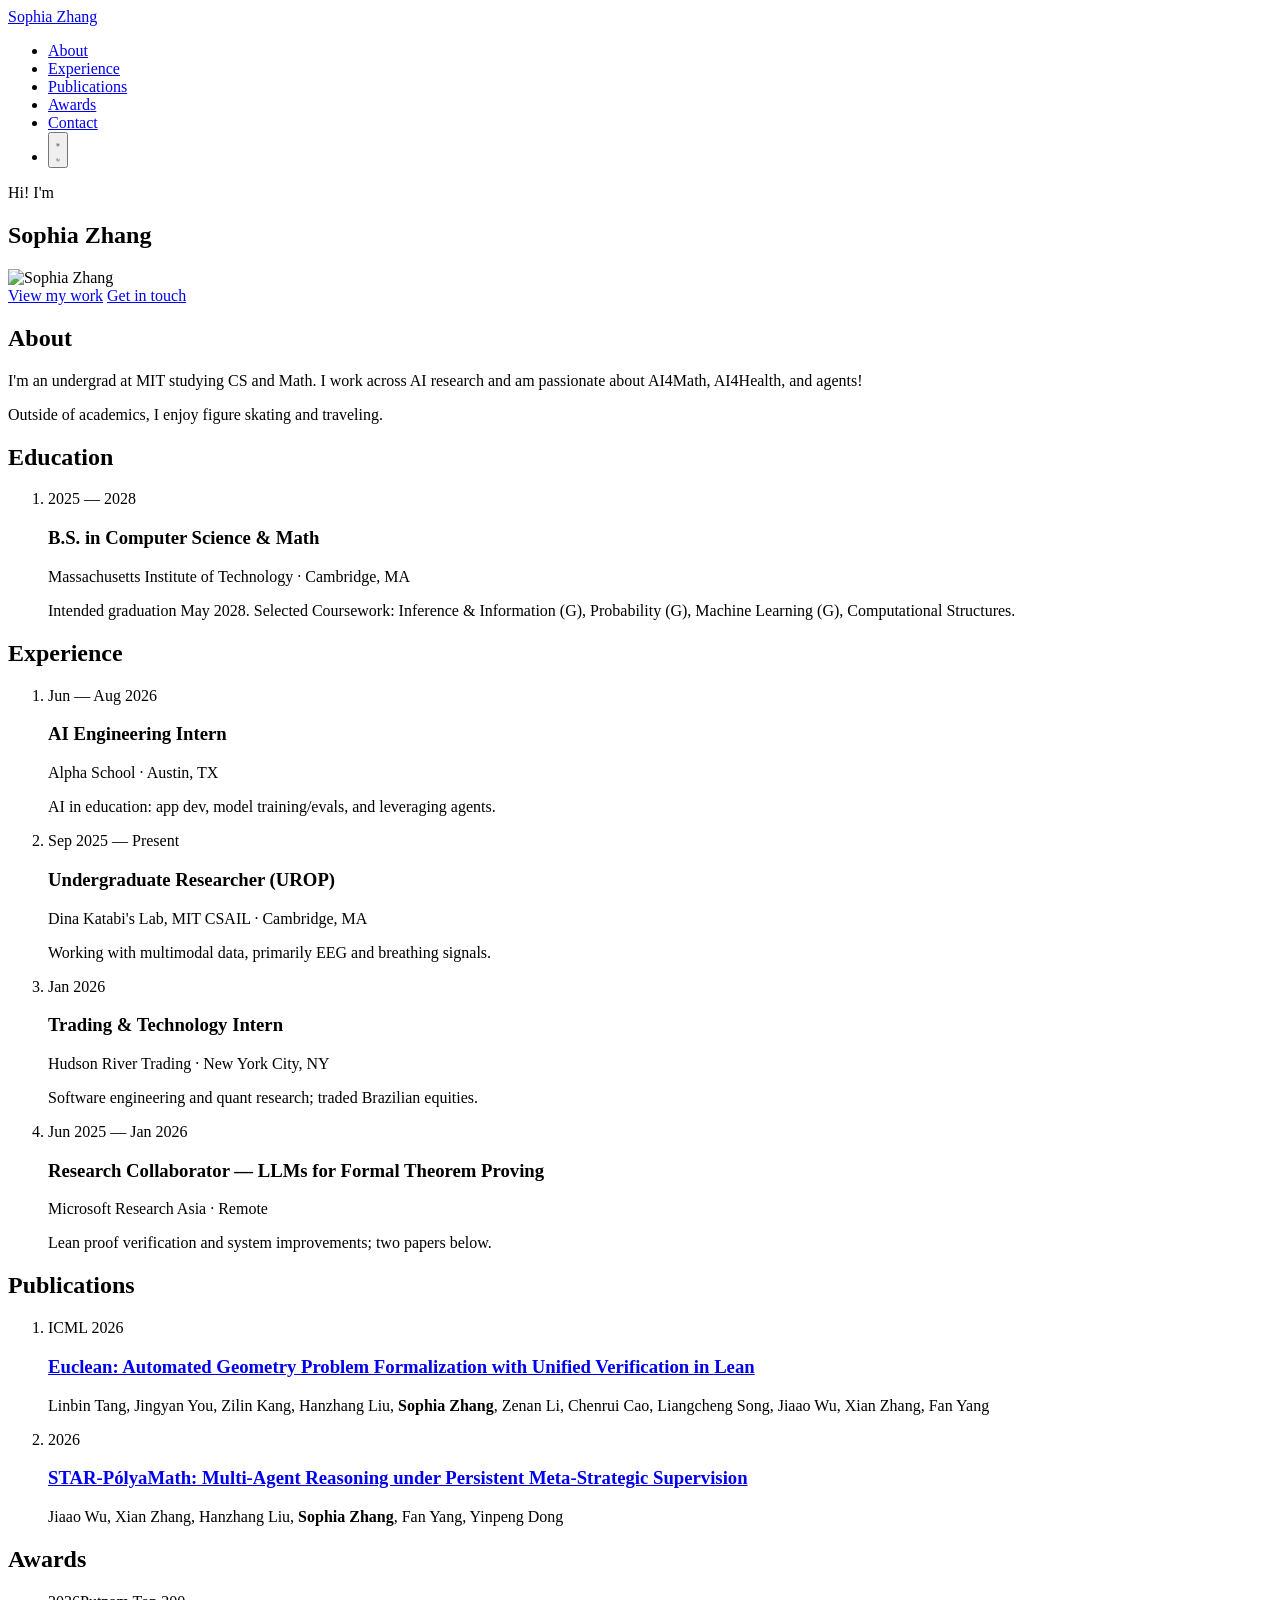
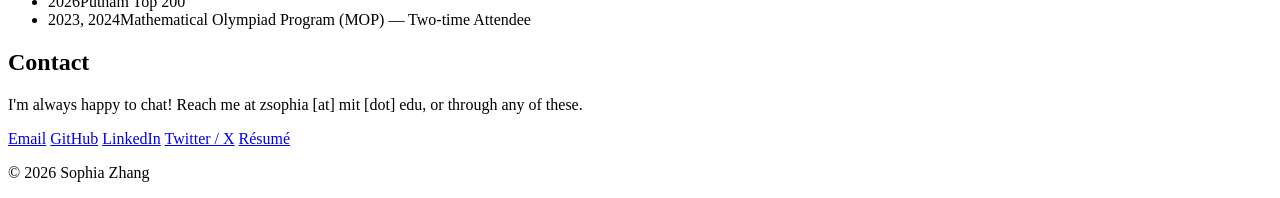
==== index.html @ 7fab33ca "Update GitHub username mathishard17 -> zsophiaaa Co-Authored-By: Claude Opus 4.8 <noreply@anthropic." ====
<!DOCTYPE html>
<html lang="en">
<head>
  <meta charset="UTF-8" />
  <meta name="viewport" content="width=device-width, initial-scale=1.0" />
  <title>Sophia Zhang</title>
  <meta name="description" content="Sophia Zhang — CS & Math at MIT. AI research, quant, and math olympiads." />
  <link rel="preconnect" href="https://fonts.googleapis.com" />
  <link rel="preconnect" href="https://fonts.gstatic.com" crossorigin />
  <link href="https://fonts.googleapis.com/css2?family=Source+Serif+4:opsz,wght@8..60,400;8..60,500;8..60,600;8..60,700&display=swap" rel="stylesheet" />
  <link rel="stylesheet" href="style.css" />
</head>
<body>
  <header class="site-header">
    <nav class="nav">
      <a href="#" class="nav-brand">Sophia Zhang</a>
      <ul class="nav-links">
        <li><a href="#about">About</a></li>
        <li><a href="#experience">Experience</a></li>
        <li><a href="#publications">Publications</a></li>
        <li><a href="#awards">Awards</a></li>
        <li><a href="#contact">Contact</a></li>
        <li>
          <button class="theme-toggle" id="theme-toggle" type="button" aria-label="Toggle dark mode">
            <svg class="icon-sun" viewBox="0 0 24 24" fill="none" stroke="currentColor" stroke-width="2" stroke-linecap="round" stroke-linejoin="round" aria-hidden="true"><circle cx="12" cy="12" r="4"></circle><path d="M12 2v2M12 20v2M4.93 4.93l1.41 1.41M17.66 17.66l1.41 1.41M2 12h2M20 12h2M6.34 17.66l-1.41 1.41M19.07 4.93l-1.41 1.41"></path></svg>
            <svg class="icon-moon" viewBox="0 0 24 24" fill="none" stroke="currentColor" stroke-width="2" stroke-linecap="round" stroke-linejoin="round" aria-hidden="true"><path d="M21 12.79A9 9 0 1 1 11.21 3 7 7 0 0 0 21 12.79z"></path></svg>
          </button>
        </li>
      </ul>
    </nav>
  </header>

  <main>
    <!-- Hero -->
    <section class="hero">
      <p class="eyebrow">Hi! I'm</p>
      <div class="hero-name">
        <h1>Sophia Zhang</h1>
        <img class="hero-photo" src="photo.jpg" alt="Sophia Zhang" />
      </div>
      <div class="hero-actions">
        <a class="btn btn-primary" href="#experience">View my work</a>
        <a class="btn btn-ghost" href="#contact">Get in touch</a>
      </div>
    </section>

    <!-- About -->
    <section id="about" class="section">
      <h2 class="section-title">About</h2>
      <div class="about">
        <p>
          I'm an undergrad at MIT studying CS
          and Math. I work across AI research and am passionate about AI4Math, AI4Health, and agents!
        </p>
        <p>
          Outside of academics, I enjoy figure skating and traveling.
        </p>
      </div>
    </section>

    <!-- Education -->
    <section id="education" class="section">
      <h2 class="section-title">Education</h2>
      <ol class="timeline">
        <li class="timeline-item">
          <div class="timeline-meta">2025 — 2028</div>
          <div class="timeline-body">
            <h3>B.S. in Computer Science &amp; Math</h3>
            <p class="timeline-org">Massachusetts Institute of Technology · Cambridge, MA</p>
            <p>Intended graduation May 2028. Selected Coursework: Inference &amp; Information (G), Probability (G), Machine Learning (G), Computational Structures.</p>
          </div>
        </li>
      </ol>
    </section>

    <!-- Experience -->
    <section id="experience" class="section">
      <h2 class="section-title">Experience</h2>
      <ol class="timeline">
        <li class="timeline-item">
          <div class="timeline-meta">Jun — Aug 2026</div>
          <div class="timeline-body">
            <h3>AI Engineering Intern</h3>
            <p class="timeline-org">Alpha School · Austin, TX</p>
            <p>AI in education: app dev, model training/evals, and leveraging agents.</p>
          </div>
        </li>
        <li class="timeline-item">
          <div class="timeline-meta">Sep 2025 — Present</div>
          <div class="timeline-body">
            <h3>Undergraduate Researcher (UROP)</h3>
            <p class="timeline-org">Dina Katabi's Lab, MIT CSAIL · Cambridge, MA</p>
            <p>Working with multimodal data, primarily EEG and breathing signals.</p>
          </div>
        </li>
        <li class="timeline-item">
          <div class="timeline-meta">Jan 2026</div>
          <div class="timeline-body">
            <h3>Trading &amp; Technology Intern</h3>
            <p class="timeline-org">Hudson River Trading · New York City, NY</p>
            <p>Software engineering and quant research; traded Brazilian equities.</p>
          </div>
        </li>
        <li class="timeline-item">
          <div class="timeline-meta">Jun 2025 — Jan 2026</div>
          <div class="timeline-body">
            <h3>Research Collaborator — LLMs for Formal Theorem Proving</h3>
            <p class="timeline-org">Microsoft Research Asia · Remote</p>
            <p>Lean proof verification and system improvements; two papers below.</p>
          </div>
        </li>
      </ol>
    </section>

    <!-- Publications -->
    <section id="publications" class="section">
      <h2 class="section-title">Publications</h2>
      <ol class="timeline">
        <li class="timeline-item">
          <div class="timeline-meta">ICML 2026</div>
          <div class="timeline-body">
            <h3><a href="https://www.microsoft.com/en-us/research/publication/euclean-automated-geometry-problem-formalization-with-unified-verification-in-lean-2/" target="_blank" rel="noopener">Euclean: Automated Geometry Problem Formalization with Unified Verification in Lean</a></h3>
            <p class="authors">Linbin Tang, Jingyan You, Zilin Kang, Hanzhang Liu, <strong>Sophia Zhang</strong>, Zenan Li, Chenrui Cao, Liangcheng Song, Jiaao Wu, Xian Zhang, Fan Yang</p>
          </div>
        </li>
        <li class="timeline-item">
          <div class="timeline-meta">2026</div>
          <div class="timeline-body">
            <h3><a href="https://arxiv.org/abs/2605.19338" target="_blank" rel="noopener">STAR-PólyaMath: Multi-Agent Reasoning under Persistent Meta-Strategic Supervision</a></h3>
            <p class="authors">Jiaao Wu, Xian Zhang, Hanzhang Liu, <strong>Sophia Zhang</strong>, Fan Yang, Yinpeng Dong</p>
          </div>
        </li>
      </ol>
    </section>

    <!-- Awards -->
    <section id="awards" class="section">
      <h2 class="section-title">Awards</h2>
      <ul class="awards">
        <li><span class="award-year">2026</span><span>Putnam Top 200</span></li>
        <li><span class="award-year">2023, 2024</span><span>Mathematical Olympiad Program (MOP) — Two-time Attendee</span></li>
      </ul>
    </section>

    <!-- Contact -->
    <section id="contact" class="section">
      <h2 class="section-title">Contact</h2>
      <p class="contact-intro">
        I'm always happy to chat! Reach me at
        <span class="email">zsophia [at] mit [dot] edu</span>, or through any of these.
      </p>
      <div class="links">
        <a class="link-subtle" href="mailto:zsophia@mit.edu">Email</a>
        <a class="link-subtle" href="https://github.com/zsophiaaa" target="_blank" rel="noopener">GitHub</a>
        <a class="link-subtle" href="https://linkedin.com/in/sophia-z-643072238/" target="_blank" rel="noopener">LinkedIn</a>
        <a class="link-subtle" href="https://x.com/zsophiaaa17" target="_blank" rel="noopener">Twitter / X</a>
        <a class="link-subtle" href="CV.pdf" target="_blank" rel="noopener">Résumé</a>
      </div>
    </section>
  </main>

  <footer class="site-footer">
    <p>© <span id="year"></span> Sophia Zhang</p>
  </footer>

  <script>
    document.getElementById("year").textContent = new Date().getFullYear();

    (function () {
      const root = document.documentElement;
      const saved = localStorage.getItem("theme");
      const prefersDark = window.matchMedia("(prefers-color-scheme: dark)").matches;
      if (saved === "dark" || (!saved && prefersDark)) {
        root.setAttribute("data-theme", "dark");
      }
      document.getElementById("theme-toggle").addEventListener("click", function () {
        const isDark = root.getAttribute("data-theme") === "dark";
        if (isDark) {
          root.removeAttribute("data-theme");
          localStorage.setItem("theme", "light");
        } else {
          root.setAttribute("data-theme", "dark");
          localStorage.setItem("theme", "dark");
        }
      });
    })();
  </script>
</body>
</html>
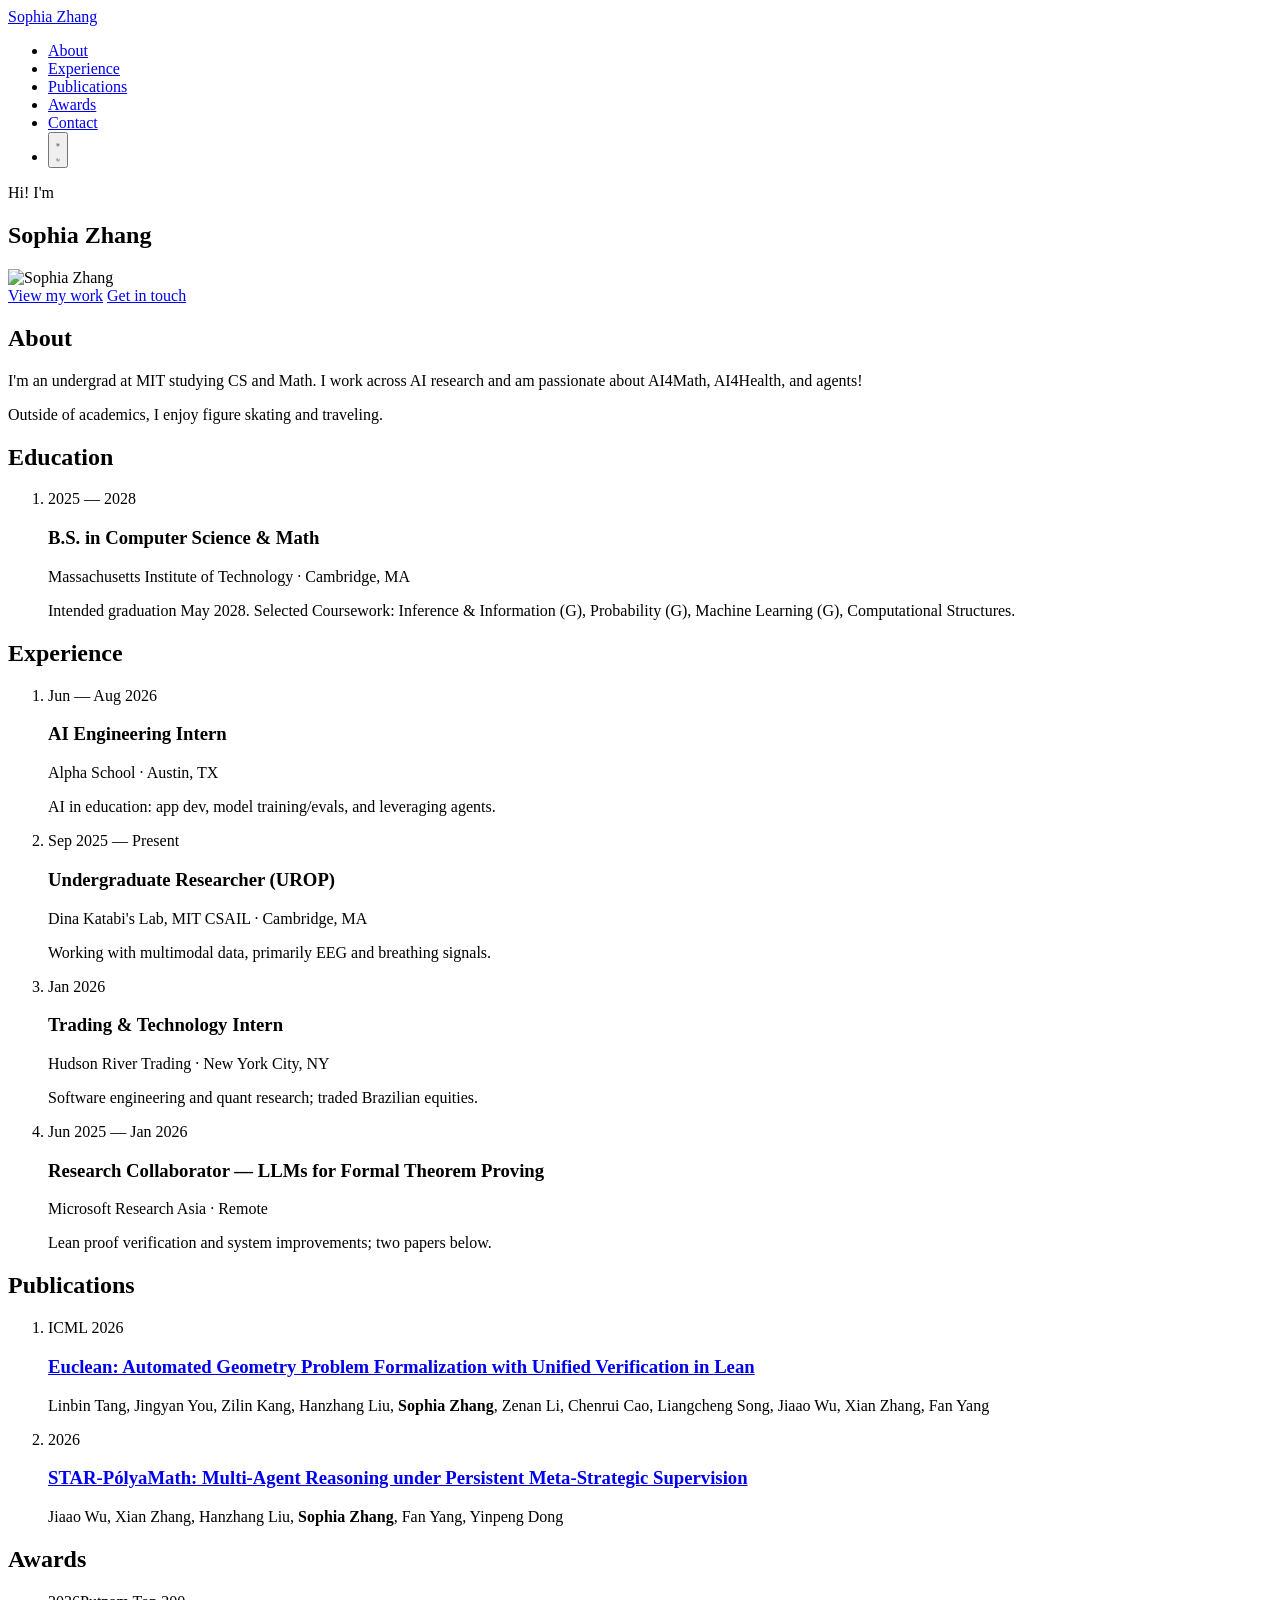
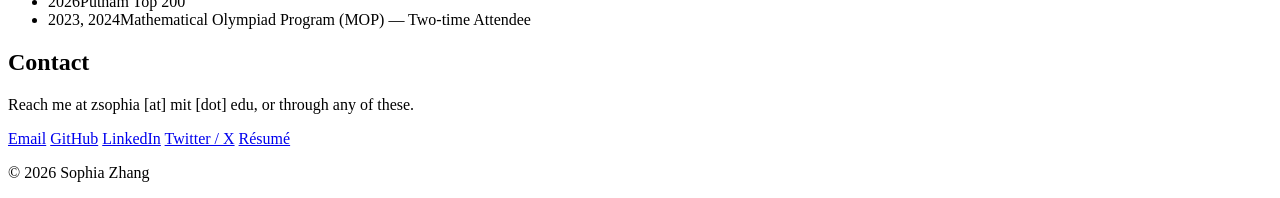
==== commit 7760714e: "Remove 'I'm always happy to chat!' from contact section Co-Authored-By: Claude Opus 4.8 <noreply@ant" ====
--- a/index.html
+++ b/index.html
@@ -146,7 +146,7 @@
     <section id="contact" class="section">
       <h2 class="section-title">Contact</h2>
       <p class="contact-intro">
-        I'm always happy to chat! Reach me at
+        Reach me at
         <span class="email">zsophia [at] mit [dot] edu</span>, or through any of these.
       </p>
       <div class="links">
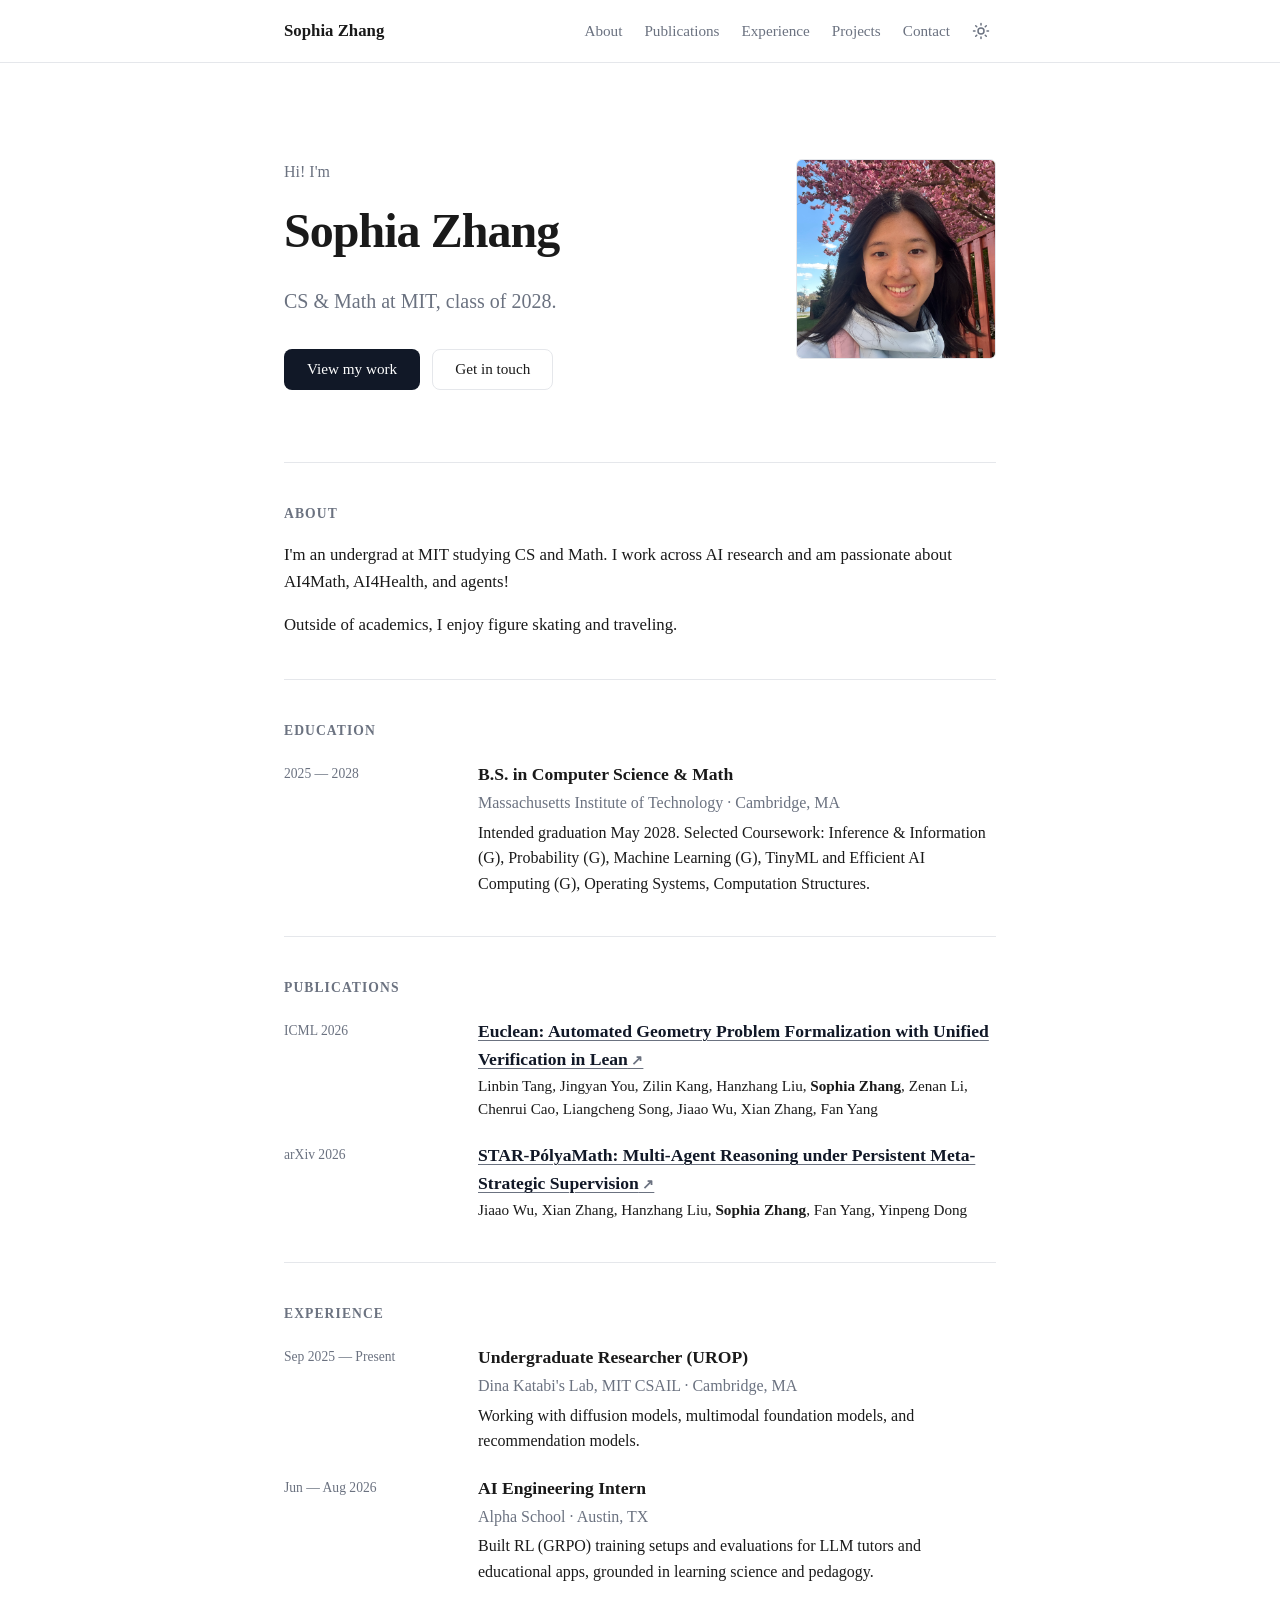
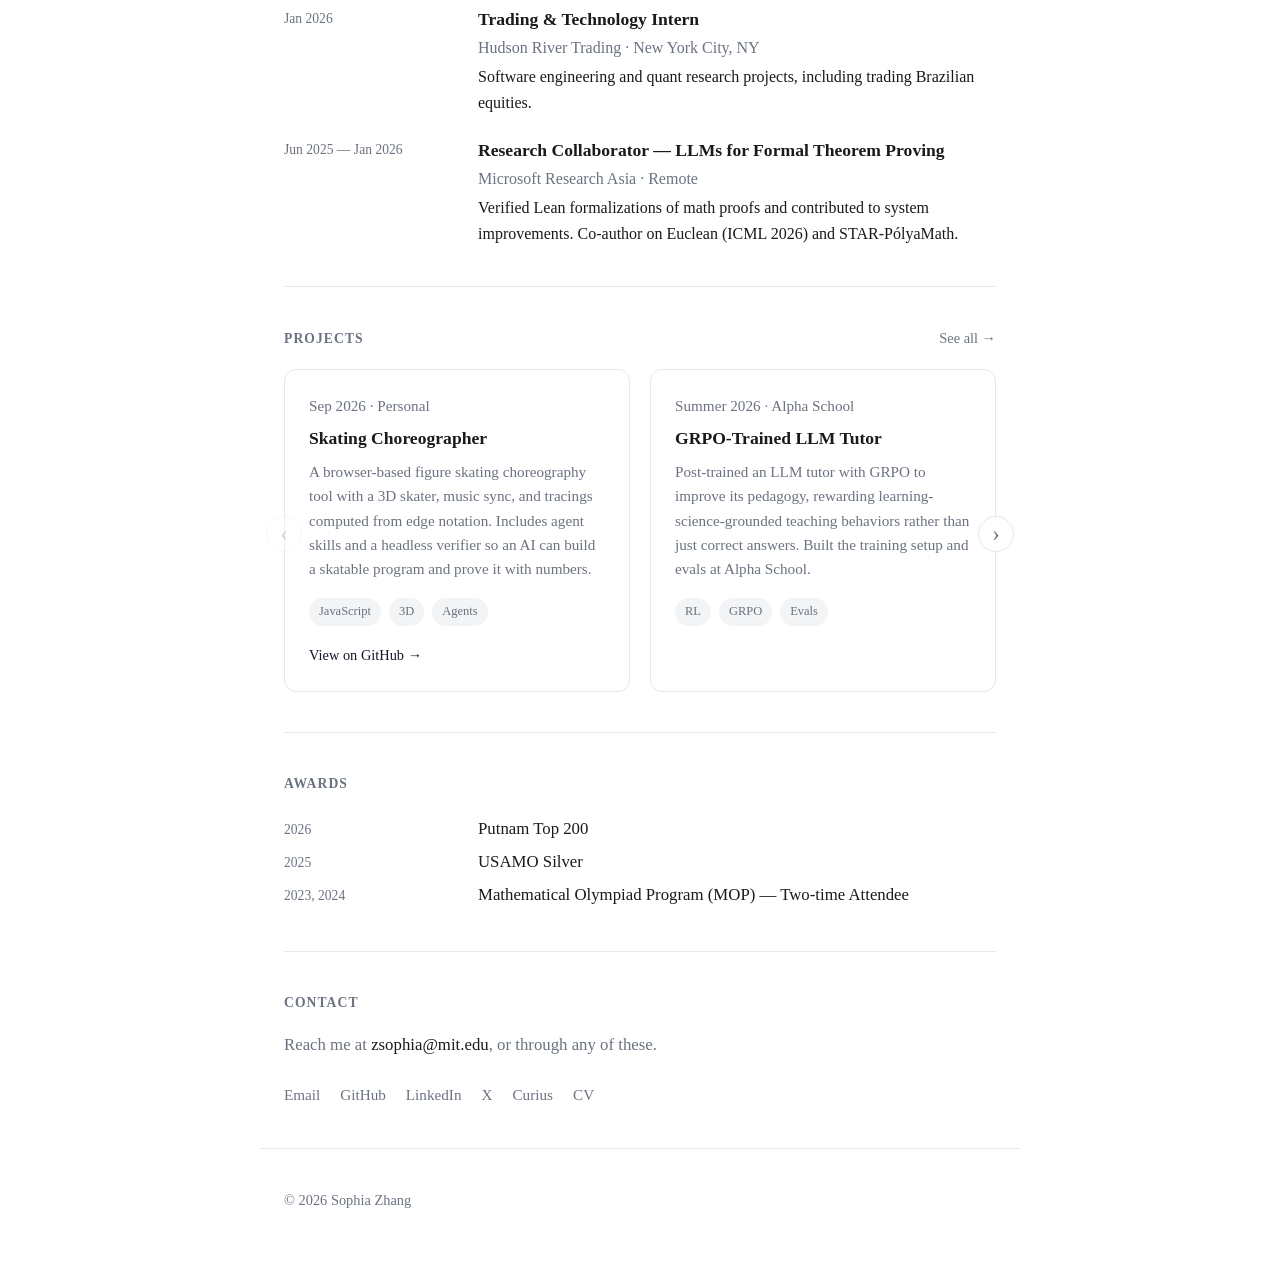
==== commit ad222dca: "Refresh site and CV: links, projects carousel, mobile fixes CV: link website/email/GitHub/LinkedIn/X" ====
--- a/index.html
+++ b/index.html
@@ -5,6 +5,27 @@
   <meta name="viewport" content="width=device-width, initial-scale=1.0" />
   <title>Sophia Zhang</title>
   <meta name="description" content="Sophia Zhang — CS & Math at MIT. AI research, quant, and math olympiads." />
+  <link rel="canonical" href="https://zsophiaaa.github.io/" />
+  <meta property="og:type" content="website" />
+  <meta property="og:title" content="Sophia Zhang" />
+  <meta property="og:description" content="CS & Math at MIT. AI research, quant, and math olympiads." />
+  <meta property="og:url" content="https://zsophiaaa.github.io/" />
+  <meta property="og:image" content="https://zsophiaaa.github.io/photo.jpg" />
+  <meta name="twitter:card" content="summary" />
+  <meta name="twitter:site" content="@zsophiaaa17" />
+  <link rel="icon" href="data:image/svg+xml,%3Csvg xmlns='http://www.w3.org/2000/svg' viewBox='0 0 64 64'%3E%3Crect width='64' height='64' rx='12' fill='%23111827'/%3E%3Ctext x='32' y='44' font-family='Georgia,serif' font-size='36' font-weight='700' fill='%23fff' text-anchor='middle'%3ESZ%3C/text%3E%3C/svg%3E" />
+  <script>
+    // Apply saved/system theme before first paint so dark mode doesn't flash white.
+    (function () {
+      try {
+        var saved = localStorage.getItem("theme");
+        var prefersDark = window.matchMedia("(prefers-color-scheme: dark)").matches;
+        if (saved === "dark" || (!saved && prefersDark)) {
+          document.documentElement.setAttribute("data-theme", "dark");
+        }
+      } catch (e) {}
+    })();
+  </script>
   <link rel="preconnect" href="https://fonts.googleapis.com" />
   <link rel="preconnect" href="https://fonts.gstatic.com" crossorigin />
   <link href="https://fonts.googleapis.com/css2?family=Source+Serif+4:opsz,wght@8..60,400;8..60,500;8..60,600;8..60,700&display=swap" rel="stylesheet" />
@@ -16,17 +37,15 @@
       <a href="#" class="nav-brand">Sophia Zhang</a>
       <ul class="nav-links">
         <li><a href="#about">About</a></li>
+        <li><a href="#publications">Publications</a></li>
         <li><a href="#experience">Experience</a></li>
-        <li><a href="#publications">Publications</a></li>
-        <li><a href="#awards">Awards</a></li>
+        <li><a href="#projects">Projects</a></li>
         <li><a href="#contact">Contact</a></li>
-        <li>
-          <button class="theme-toggle" id="theme-toggle" type="button" aria-label="Toggle dark mode">
-            <svg class="icon-sun" viewBox="0 0 24 24" fill="none" stroke="currentColor" stroke-width="2" stroke-linecap="round" stroke-linejoin="round" aria-hidden="true"><circle cx="12" cy="12" r="4"></circle><path d="M12 2v2M12 20v2M4.93 4.93l1.41 1.41M17.66 17.66l1.41 1.41M2 12h2M20 12h2M6.34 17.66l-1.41 1.41M19.07 4.93l-1.41 1.41"></path></svg>
-            <svg class="icon-moon" viewBox="0 0 24 24" fill="none" stroke="currentColor" stroke-width="2" stroke-linecap="round" stroke-linejoin="round" aria-hidden="true"><path d="M21 12.79A9 9 0 1 1 11.21 3 7 7 0 0 0 21 12.79z"></path></svg>
-          </button>
-        </li>
       </ul>
+      <button class="theme-toggle" id="theme-toggle" type="button" aria-label="Toggle dark mode">
+        <svg class="icon-sun" viewBox="0 0 24 24" fill="none" stroke="currentColor" stroke-width="2" stroke-linecap="round" stroke-linejoin="round" aria-hidden="true"><circle cx="12" cy="12" r="4"></circle><path d="M12 2v2M12 20v2M4.93 4.93l1.41 1.41M17.66 17.66l1.41 1.41M2 12h2M20 12h2M6.34 17.66l-1.41 1.41M19.07 4.93l-1.41 1.41"></path></svg>
+        <svg class="icon-moon" viewBox="0 0 24 24" fill="none" stroke="currentColor" stroke-width="2" stroke-linecap="round" stroke-linejoin="round" aria-hidden="true"><path d="M21 12.79A9 9 0 1 1 11.21 3 7 7 0 0 0 21 12.79z"></path></svg>
+      </button>
     </nav>
   </header>
 
@@ -38,8 +57,9 @@
         <h1>Sophia Zhang</h1>
         <img class="hero-photo" src="photo.jpg" alt="Sophia Zhang" />
       </div>
+      <p class="tagline">CS &amp; Math at MIT, class of 2028.</p>
       <div class="hero-actions">
-        <a class="btn btn-primary" href="#experience">View my work</a>
+        <a class="btn btn-primary" href="#publications">View my work</a>
         <a class="btn btn-ghost" href="#contact">Get in touch</a>
       </div>
     </section>
@@ -67,7 +87,28 @@
           <div class="timeline-body">
             <h3>B.S. in Computer Science &amp; Math</h3>
             <p class="timeline-org">Massachusetts Institute of Technology · Cambridge, MA</p>
-            <p>Intended graduation May 2028. Selected Coursework: Inference &amp; Information (G), Probability (G), Machine Learning (G), Computational Structures.</p>
+            <p>Intended graduation May 2028. Selected Coursework: Inference &amp; Information (G), Probability (G), Machine Learning (G), TinyML and Efficient AI Computing (G), Operating Systems, Computation Structures.</p>
+          </div>
+        </li>
+      </ol>
+    </section>
+
+    <!-- Publications -->
+    <section id="publications" class="section">
+      <h2 class="section-title">Publications</h2>
+      <ol class="timeline">
+        <li class="timeline-item">
+          <div class="timeline-meta">ICML 2026</div>
+          <div class="timeline-body">
+            <h3><a href="https://arxiv.org/abs/2607.19374" target="_blank" rel="noopener">Euclean: Automated Geometry Problem Formalization with Unified Verification in Lean</a></h3>
+            <p class="authors">Linbin Tang, Jingyan You, Zilin Kang, Hanzhang Liu, <strong>Sophia Zhang</strong>, Zenan Li, Chenrui Cao, Liangcheng Song, Jiaao Wu, Xian Zhang, Fan Yang</p>
+          </div>
+        </li>
+        <li class="timeline-item">
+          <div class="timeline-meta">arXiv 2026</div>
+          <div class="timeline-body">
+            <h3><a href="https://arxiv.org/abs/2605.19338" target="_blank" rel="noopener">STAR-PólyaMath: Multi-Agent Reasoning under Persistent Meta-Strategic Supervision</a></h3>
+            <p class="authors">Jiaao Wu, Xian Zhang, Hanzhang Liu, <strong>Sophia Zhang</strong>, Fan Yang, Yinpeng Dong</p>
           </div>
         </li>
       </ol>
@@ -78,19 +119,19 @@
       <h2 class="section-title">Experience</h2>
       <ol class="timeline">
         <li class="timeline-item">
+          <div class="timeline-meta">Sep 2025 — Present</div>
+          <div class="timeline-body">
+            <h3>Undergraduate Researcher (UROP)</h3>
+            <p class="timeline-org">Dina Katabi's Lab, MIT CSAIL · Cambridge, MA</p>
+            <p>Working with diffusion models, multimodal foundation models, and recommendation models.</p>
+          </div>
+        </li>
+        <li class="timeline-item">
           <div class="timeline-meta">Jun — Aug 2026</div>
           <div class="timeline-body">
             <h3>AI Engineering Intern</h3>
             <p class="timeline-org">Alpha School · Austin, TX</p>
-            <p>AI in education: app dev, model training/evals, and leveraging agents.</p>
-          </div>
-        </li>
-        <li class="timeline-item">
-          <div class="timeline-meta">Sep 2025 — Present</div>
-          <div class="timeline-body">
-            <h3>Undergraduate Researcher (UROP)</h3>
-            <p class="timeline-org">Dina Katabi's Lab, MIT CSAIL · Cambridge, MA</p>
-            <p>Working with multimodal data, primarily EEG and breathing signals.</p>
+            <p>Built RL (GRPO) training setups and evaluations for LLM tutors and educational apps, grounded in learning science and pedagogy.</p>
           </div>
         </li>
         <li class="timeline-item">
@@ -98,7 +139,7 @@
           <div class="timeline-body">
             <h3>Trading &amp; Technology Intern</h3>
             <p class="timeline-org">Hudson River Trading · New York City, NY</p>
-            <p>Software engineering and quant research; traded Brazilian equities.</p>
+            <p>Software engineering and quant research projects, including trading Brazilian equities.</p>
           </div>
         </li>
         <li class="timeline-item">
@@ -106,31 +147,23 @@
           <div class="timeline-body">
             <h3>Research Collaborator — LLMs for Formal Theorem Proving</h3>
             <p class="timeline-org">Microsoft Research Asia · Remote</p>
-            <p>Lean proof verification and system improvements; two papers below.</p>
+            <p>Verified Lean formalizations of math proofs and contributed to system improvements. Co-author on Euclean (ICML 2026) and STAR-PólyaMath.</p>
           </div>
         </li>
       </ol>
     </section>
 
-    <!-- Publications -->
-    <section id="publications" class="section">
-      <h2 class="section-title">Publications</h2>
-      <ol class="timeline">
-        <li class="timeline-item">
-          <div class="timeline-meta">ICML 2026</div>
-          <div class="timeline-body">
-            <h3><a href="https://www.microsoft.com/en-us/research/publication/euclean-automated-geometry-problem-formalization-with-unified-verification-in-lean-2/" target="_blank" rel="noopener">Euclean: Automated Geometry Problem Formalization with Unified Verification in Lean</a></h3>
-            <p class="authors">Linbin Tang, Jingyan You, Zilin Kang, Hanzhang Liu, <strong>Sophia Zhang</strong>, Zenan Li, Chenrui Cao, Liangcheng Song, Jiaao Wu, Xian Zhang, Fan Yang</p>
-          </div>
-        </li>
-        <li class="timeline-item">
-          <div class="timeline-meta">2026</div>
-          <div class="timeline-body">
-            <h3><a href="https://arxiv.org/abs/2605.19338" target="_blank" rel="noopener">STAR-PólyaMath: Multi-Agent Reasoning under Persistent Meta-Strategic Supervision</a></h3>
-            <p class="authors">Jiaao Wu, Xian Zhang, Hanzhang Liu, <strong>Sophia Zhang</strong>, Fan Yang, Yinpeng Dong</p>
-          </div>
-        </li>
-      </ol>
+    <!-- Projects (rendered from projects.js) -->
+    <section id="projects" class="section">
+      <div class="section-head">
+        <h2 class="section-title">Projects</h2>
+        <a class="see-all" href="projects.html">See all &rarr;</a>
+      </div>
+      <div class="carousel-wrap">
+        <button class="carousel-btn carousel-prev" id="projects-prev" type="button" aria-label="Previous projects">&lsaquo;</button>
+        <div class="cards carousel" id="project-cards"></div>
+        <button class="carousel-btn carousel-next" id="projects-next" type="button" aria-label="Next projects">&rsaquo;</button>
+      </div>
     </section>
 
     <!-- Awards -->
@@ -138,6 +171,7 @@
       <h2 class="section-title">Awards</h2>
       <ul class="awards">
         <li><span class="award-year">2026</span><span>Putnam Top 200</span></li>
+        <li><span class="award-year">2025</span><span>USAMO Silver</span></li>
         <li><span class="award-year">2023, 2024</span><span>Mathematical Olympiad Program (MOP) — Two-time Attendee</span></li>
       </ul>
     </section>
@@ -146,15 +180,15 @@
     <section id="contact" class="section">
       <h2 class="section-title">Contact</h2>
       <p class="contact-intro">
-        Reach me at
-        <span class="email">zsophia [at] mit [dot] edu</span>, or through any of these.
+        Reach me at <a class="email" href="mailto:zsophia@mit.edu">zsophia@mit.edu</a>, or through any of these.
       </p>
       <div class="links">
         <a class="link-subtle" href="mailto:zsophia@mit.edu">Email</a>
-        <a class="link-subtle" href="https://github.com/zsophiaaa" target="_blank" rel="noopener">GitHub</a>
-        <a class="link-subtle" href="https://linkedin.com/in/sophia-z-643072238/" target="_blank" rel="noopener">LinkedIn</a>
-        <a class="link-subtle" href="https://x.com/zsophiaaa17" target="_blank" rel="noopener">Twitter / X</a>
-        <a class="link-subtle" href="CV.pdf" target="_blank" rel="noopener">Résumé</a>
+        <a class="link-subtle" href="https://github.com/zsophiaaa" target="_blank" rel="me noopener">GitHub</a>
+        <a class="link-subtle" href="https://linkedin.com/in/sophia-z-643072238/" target="_blank" rel="me noopener">LinkedIn</a>
+        <a class="link-subtle" href="https://x.com/zsophiaaa17" target="_blank" rel="me noopener">X</a>
+        <a class="link-subtle" href="https://curius.app/sophia-zhang" target="_blank" rel="noopener">Curius</a>
+        <a class="link-subtle" href="CV.pdf" target="_blank" rel="noopener">CV</a>
       </div>
     </section>
   </main>
@@ -163,27 +197,27 @@
     <p>© <span id="year"></span> Sophia Zhang</p>
   </footer>
 
+  <script src="projects.js"></script>
   <script>
+    renderProjects(document.getElementById("project-cards"));
+    initCarousel(
+      document.getElementById("project-cards"),
+      document.getElementById("projects-prev"),
+      document.getElementById("projects-next")
+    );
+
     document.getElementById("year").textContent = new Date().getFullYear();
 
-    (function () {
+    document.getElementById("theme-toggle").addEventListener("click", function () {
       const root = document.documentElement;
-      const saved = localStorage.getItem("theme");
-      const prefersDark = window.matchMedia("(prefers-color-scheme: dark)").matches;
-      if (saved === "dark" || (!saved && prefersDark)) {
+      const isDark = root.getAttribute("data-theme") === "dark";
+      if (isDark) {
+        root.removeAttribute("data-theme");
+      } else {
         root.setAttribute("data-theme", "dark");
       }
-      document.getElementById("theme-toggle").addEventListener("click", function () {
-        const isDark = root.getAttribute("data-theme") === "dark";
-        if (isDark) {
-          root.removeAttribute("data-theme");
-          localStorage.setItem("theme", "light");
-        } else {
-          root.setAttribute("data-theme", "dark");
-          localStorage.setItem("theme", "dark");
-        }
-      });
-    })();
+      try { localStorage.setItem("theme", isDark ? "light" : "dark"); } catch (e) {}
+    });
   </script>
 </body>
 </html>
--- a/style.css
+++ b/style.css
@@ -0,0 +1,600 @@
+:root {
+  --bg: #ffffff;
+  --fg: #1a1a1a;
+  --muted: #6b7280;
+  --border: #e5e7eb;
+  --accent: #111827;
+  --accent-hover: #374151;
+  --on-accent: #ffffff;
+  --card-bg: #ffffff;
+  --chip-bg: #f3f4f6;
+  --header-bg: rgba(255, 255, 255, 0.85);
+  --max-width: 760px;
+}
+
+[data-theme="dark"] {
+  --bg: #0f1115;
+  --fg: #e5e7eb;
+  --muted: #9ca3af;
+  --border: #262a33;
+  --accent: #e5e7eb;
+  --accent-hover: #ffffff;
+  --on-accent: #0f1115;
+  --card-bg: #161922;
+  --chip-bg: #1f232d;
+  --header-bg: rgba(15, 17, 21, 0.85);
+}
+
+* {
+  box-sizing: border-box;
+  margin: 0;
+  padding: 0;
+}
+
+html {
+  scroll-behavior: smooth;
+}
+
+body {
+  font-family: "Source Serif 4", Georgia, "Times New Roman", serif;
+  background: var(--bg);
+  color: var(--fg);
+  line-height: 1.6;
+  -webkit-font-smoothing: antialiased;
+  transition: background 0.2s ease, color 0.2s ease;
+}
+
+a {
+  color: inherit;
+  text-decoration: none;
+}
+
+/* Header / Nav */
+.site-header {
+  position: sticky;
+  top: 0;
+  z-index: 10;
+  background: var(--header-bg);
+  backdrop-filter: saturate(180%) blur(10px);
+  border-bottom: 1px solid var(--border);
+}
+
+.nav {
+  max-width: var(--max-width);
+  margin: 0 auto;
+  padding: 16px 24px;
+  display: flex;
+  align-items: center;
+  gap: 16px;
+}
+
+.nav-brand {
+  font-weight: 700;
+  font-size: 1.05rem;
+  white-space: nowrap;
+  margin-right: auto;
+}
+
+.nav-links {
+  display: flex;
+  flex-wrap: wrap;
+  justify-content: flex-end;
+  gap: 8px 22px;
+  list-style: none;
+}
+
+.nav-links a {
+  color: var(--muted);
+  font-size: 0.95rem;
+  font-weight: 500;
+  transition: color 0.15s ease;
+}
+
+.nav-links a:hover {
+  color: var(--fg);
+}
+
+.theme-toggle {
+  background: none;
+  border: none;
+  cursor: pointer;
+  padding: 6px;
+  flex-shrink: 0;
+  display: inline-flex;
+  align-items: center;
+  color: var(--muted);
+  border-radius: 6px;
+  transition: color 0.15s ease, background 0.15s ease;
+}
+
+.theme-toggle:hover {
+  color: var(--fg);
+  background: var(--chip-bg);
+}
+
+.theme-toggle svg {
+  width: 18px;
+  height: 18px;
+}
+
+.theme-toggle .icon-moon {
+  display: none;
+}
+
+[data-theme="dark"] .theme-toggle .icon-sun {
+  display: none;
+}
+
+[data-theme="dark"] .theme-toggle .icon-moon {
+  display: inline;
+}
+
+/* Layout */
+main {
+  max-width: var(--max-width);
+  margin: 0 auto;
+  padding: 0 24px;
+}
+
+.section {
+  padding: 40px 0;
+  border-top: 1px solid var(--border);
+  scroll-margin-top: 64px; /* keep anchored sections clear of the sticky header */
+}
+
+.section-title {
+  font-size: 0.85rem;
+  font-weight: 600;
+  text-transform: uppercase;
+  letter-spacing: 0.08em;
+  color: var(--muted);
+  margin-bottom: 18px;
+}
+
+/* Hero */
+.hero {
+  padding: 96px 232px 72px 0; /* right padding keeps text clear of the photo */
+  position: relative;
+}
+
+.hero-name {
+  display: flex;
+  align-items: center;
+}
+
+.hero-photo {
+  position: absolute;
+  top: 96px;
+  right: 0;
+  width: 200px;
+  height: 200px;
+  border-radius: 6px;
+  object-fit: cover;
+  border: 1px solid var(--border);
+  transition: filter 0.2s ease;
+}
+
+[data-theme="dark"] .hero-photo {
+  filter: brightness(0.85) contrast(0.96);
+}
+
+.eyebrow {
+  color: var(--muted);
+  font-weight: 500;
+  margin-bottom: 8px;
+}
+
+.hero h1 {
+  font-size: 3rem;
+  font-weight: 700;
+  letter-spacing: -0.02em;
+  margin-bottom: 16px;
+}
+
+.tagline {
+  font-size: 1.25rem;
+  color: var(--muted);
+  max-width: 560px;
+  margin-bottom: 32px;
+}
+
+.hero-actions {
+  display: flex;
+  gap: 12px;
+  flex-wrap: wrap;
+}
+
+.btn {
+  display: inline-block;
+  padding: 7px 22px;
+  border-radius: 8px;
+  font-weight: 500;
+  font-size: 0.95rem;
+  transition: all 0.15s ease;
+  border: 1px solid transparent;
+}
+
+.btn-primary {
+  background: var(--accent);
+  color: var(--on-accent);
+}
+
+.btn-primary:hover {
+  background: var(--accent-hover);
+}
+
+.btn-ghost {
+  border-color: var(--border);
+  color: var(--fg);
+}
+
+.btn-ghost:hover {
+  border-color: var(--accent);
+}
+
+/* About */
+.about p {
+  margin-bottom: 16px;
+  font-size: 1.05rem;
+}
+
+.about p:last-child {
+  margin-bottom: 0;
+}
+
+/* Projects */
+.cards {
+  display: grid;
+  grid-template-columns: repeat(auto-fit, minmax(280px, 1fr));
+  gap: 20px;
+}
+
+/* Home page: two cards visible, scroll sideways for the rest */
+.cards.carousel {
+  grid-auto-flow: column;
+  grid-auto-columns: calc(50% - 10px);
+  grid-template-columns: none;
+  overflow-x: auto;
+  scroll-snap-type: x mandatory;
+  scrollbar-width: none;
+  padding: 4px 0 12px; /* room for the hover lift + shadow */
+  margin: -4px 0 -12px;
+}
+
+.cards.carousel::-webkit-scrollbar {
+  display: none;
+}
+
+.cards.carousel .card {
+  scroll-snap-align: start;
+}
+
+.section-head {
+  display: flex;
+  align-items: baseline;
+  justify-content: space-between;
+  gap: 16px;
+  margin-bottom: 18px;
+}
+
+.section-head .section-title {
+  margin-bottom: 0;
+}
+
+/* Arrows sit in the gutters either side of the cards */
+.carousel-wrap {
+  position: relative;
+}
+
+.carousel-btn {
+  position: absolute;
+  top: 50%;
+  transform: translateY(-50%);
+  background: var(--bg);
+  border: 1px solid var(--border);
+  border-radius: 999px;
+  color: var(--muted);
+  font: inherit;
+  font-size: 1.4rem;
+  line-height: 1;
+  width: 36px;
+  height: 36px;
+  cursor: pointer;
+  z-index: 1;
+  transition: color 0.15s ease, border-color 0.15s ease, opacity 0.15s ease;
+}
+
+.carousel-prev {
+  left: -18px;
+}
+
+.carousel-next {
+  right: -18px;
+}
+
+.carousel-btn:hover:not(:disabled) {
+  color: var(--fg);
+  border-color: var(--muted);
+}
+
+.carousel-btn:disabled {
+  opacity: 0.3;
+  cursor: default;
+}
+
+.see-all {
+  color: var(--muted);
+  font-size: 0.9rem;
+  font-weight: 500;
+  transition: color 0.15s ease;
+}
+
+.see-all:hover {
+  color: var(--fg);
+}
+
+/* Projects page */
+.page-title {
+  font-size: 2rem;
+  font-weight: 700;
+  letter-spacing: -0.02em;
+  margin-bottom: 28px;
+}
+
+.page {
+  padding: 56px 0 40px;
+}
+
+.card {
+  border: 1px solid var(--border);
+  border-radius: 12px;
+  padding: 24px;
+  background: var(--card-bg);
+  transition: border-color 0.15s ease, transform 0.15s ease, box-shadow 0.15s ease;
+}
+
+.card:hover {
+  border-color: var(--muted);
+  transform: translateY(-2px);
+  box-shadow: 0 8px 24px rgba(0, 0, 0, 0.05);
+}
+
+.card h3 {
+  font-size: 1.1rem;
+  margin-bottom: 8px;
+}
+
+.card-meta {
+  color: var(--muted);
+  font-size: 0.8rem;
+  font-weight: 500;
+  margin-bottom: 6px !important;
+}
+
+.card p {
+  color: var(--muted);
+  font-size: 0.95rem;
+  margin-bottom: 16px;
+}
+
+.tags {
+  display: flex;
+  flex-wrap: wrap;
+  gap: 8px;
+  margin-bottom: 16px;
+}
+
+.tag {
+  background: var(--chip-bg);
+  color: var(--muted);
+  font-size: 0.78rem;
+  font-weight: 500;
+  padding: 4px 10px;
+  border-radius: 999px;
+}
+
+.card > :last-child {
+  margin-bottom: 0;
+}
+
+.card-link {
+  font-size: 0.9rem;
+  font-weight: 500;
+  color: var(--accent);
+}
+
+.card-link:hover {
+  color: var(--accent-hover);
+}
+
+/* Experience timeline */
+.timeline {
+  list-style: none;
+}
+
+.timeline-item {
+  display: grid;
+  grid-template-columns: 170px 1fr;
+  gap: 24px;
+  padding-bottom: 20px;
+}
+
+.timeline-item:last-child {
+  padding-bottom: 0;
+}
+
+.timeline-meta {
+  color: var(--muted);
+  font-size: 0.85rem;
+  font-weight: 500;
+  padding-top: 3px;
+  white-space: nowrap;
+}
+
+.timeline-body h3 {
+  font-size: 1.1rem;
+  margin-bottom: 2px;
+}
+
+.timeline-body h3 a {
+  color: var(--accent);
+  text-decoration: underline;
+  text-decoration-thickness: 1px;
+  text-decoration-color: var(--muted);
+  text-underline-offset: 3px;
+  transition: text-decoration-color 0.15s ease, color 0.15s ease;
+}
+
+.timeline-body h3 a::after {
+  content: " ↗";
+  font-size: 0.8em;
+  color: var(--muted);
+}
+
+.timeline-body h3 a:hover {
+  text-decoration-color: var(--accent);
+  text-decoration-thickness: 2px;
+}
+
+.timeline-org {
+  color: var(--muted);
+  font-weight: 500;
+  margin-bottom: 4px;
+}
+
+.timeline-body p:last-child {
+  color: var(--fg);
+}
+
+.authors {
+  color: var(--muted);
+  font-size: 0.95rem;
+  line-height: 1.5;
+}
+
+.authors strong {
+  color: var(--fg);
+  font-weight: 600;
+}
+
+/* Awards */
+.awards {
+  list-style: none;
+}
+
+.awards li {
+  display: grid;
+  grid-template-columns: 170px 1fr;
+  gap: 24px;
+  padding: 3px 0;
+  font-size: 1.05rem;
+}
+
+.award-year {
+  color: var(--muted);
+  font-size: 0.85rem;
+  font-weight: 500;
+  padding-top: 3px;
+  white-space: nowrap;
+}
+
+/* Contact */
+.contact-intro {
+  color: var(--muted);
+  font-size: 1.05rem;
+  margin-bottom: 24px;
+}
+
+.email {
+  color: var(--fg);
+  font-weight: 500;
+}
+
+.links {
+  display: flex;
+  flex-wrap: wrap;
+  gap: 8px 20px;
+}
+
+.link-subtle {
+  color: var(--muted);
+  font-size: 0.95rem;
+  border-bottom: 1px solid transparent;
+  transition: color 0.15s ease, border-color 0.15s ease;
+}
+
+.link-subtle:hover {
+  color: var(--fg);
+  border-bottom-color: var(--fg);
+}
+
+/* Footer */
+.site-footer {
+  max-width: var(--max-width);
+  margin: 0 auto;
+  padding: 40px 24px 56px;
+  border-top: 1px solid var(--border);
+  color: var(--muted);
+  font-size: 0.9rem;
+}
+
+/* Responsive */
+@media (max-width: 600px) {
+  /* Brand + toggle on the first row, links flow left underneath */
+  .nav {
+    flex-wrap: wrap;
+    padding: 12px 20px;
+    gap: 8px 12px;
+  }
+  .theme-toggle {
+    order: 1;
+  }
+  .nav-links {
+    order: 2;
+    width: 100%;
+    justify-content: flex-start;
+    gap: 4px 14px;
+  }
+  main {
+    padding: 0 20px;
+  }
+  .hero {
+    padding: 64px 0 56px;
+  }
+  /* On phones, stop floating the photo in the corner: show it full-size above the name */
+  .hero-name {
+    flex-direction: column;
+    align-items: flex-start;
+  }
+  .hero-photo {
+    position: static;
+    order: -1;
+    width: 140px;
+    height: 140px;
+    margin-bottom: 20px;
+  }
+  .hero h1 {
+    font-size: 2.25rem;
+  }
+  .tagline {
+    font-size: 1.1rem;
+  }
+  .timeline-item {
+    grid-template-columns: 1fr;
+    gap: 4px;
+  }
+  .awards li {
+    grid-template-columns: 1fr;
+    gap: 0;
+    padding: 6px 0;
+  }
+  .cards.carousel {
+    grid-auto-columns: 100%;
+  }
+  .carousel-prev {
+    left: 4px;
+  }
+  .carousel-next {
+    right: 4px;
+  }
+}
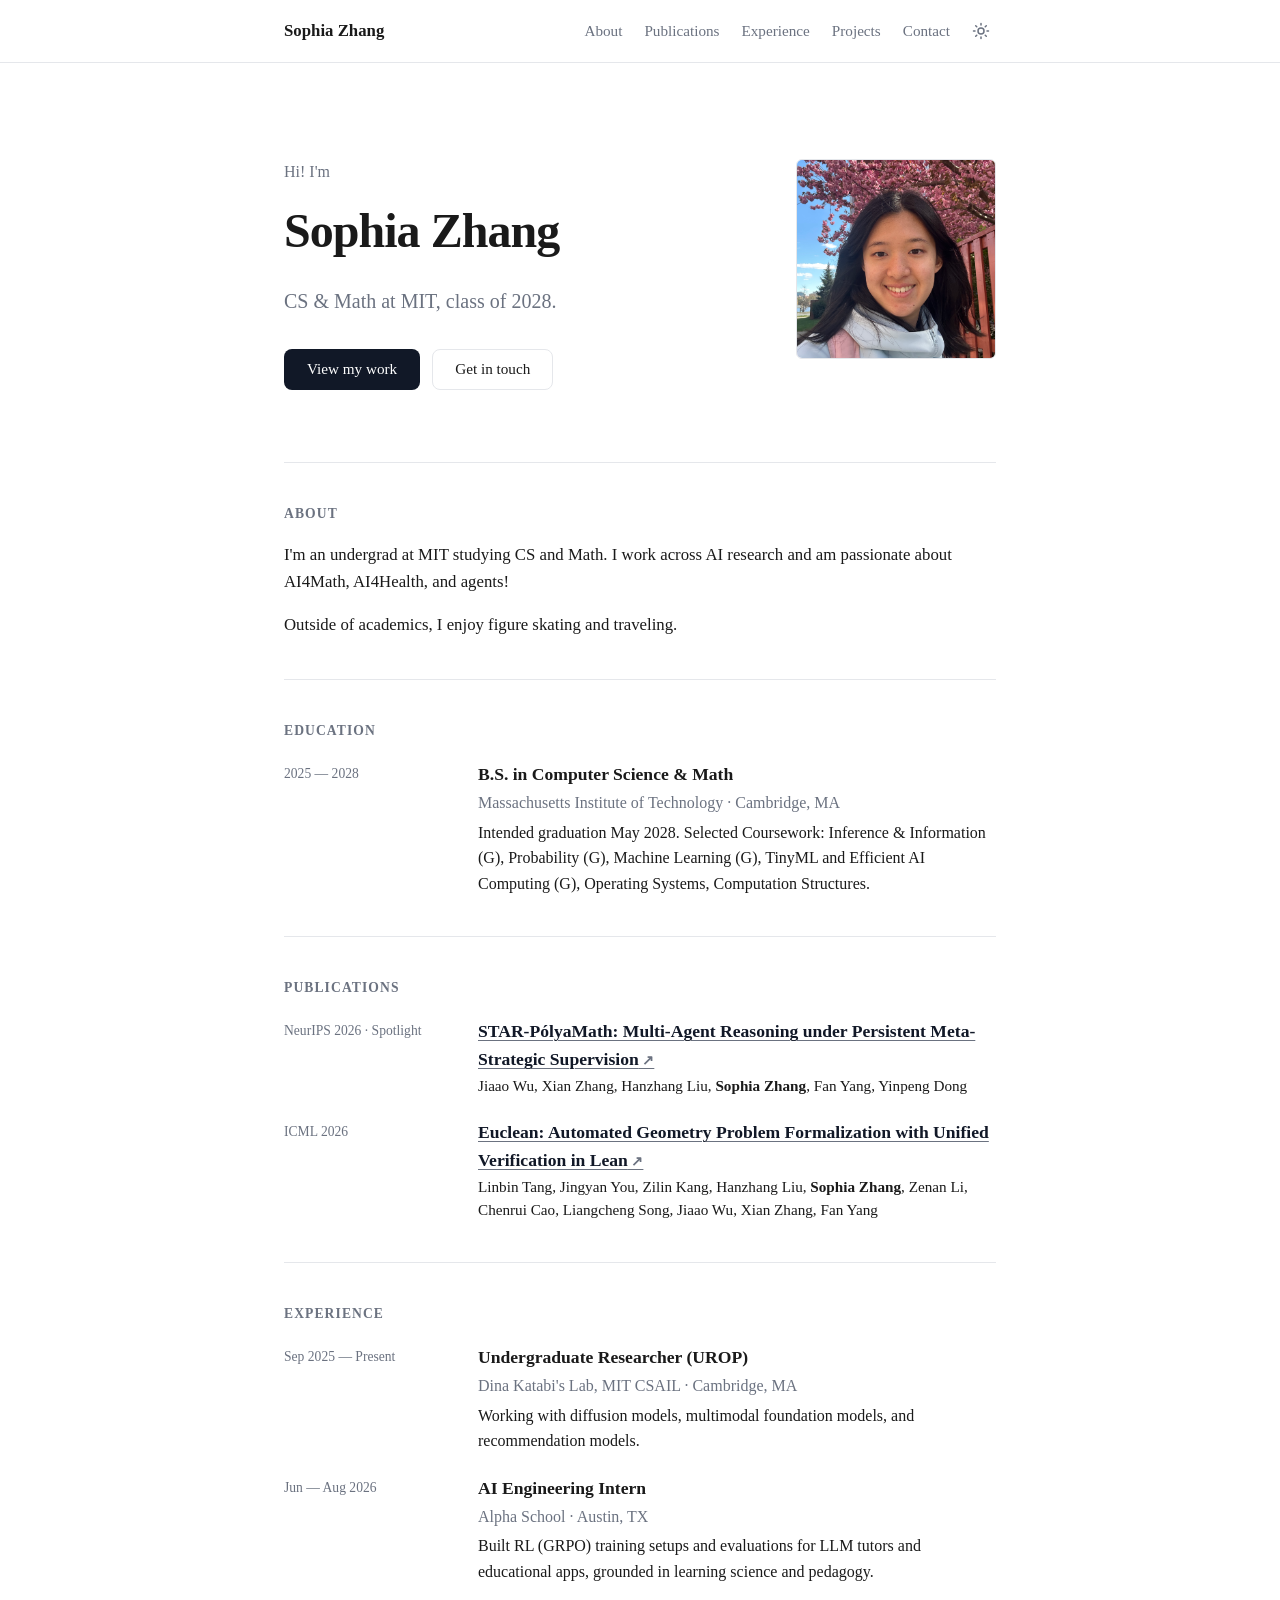
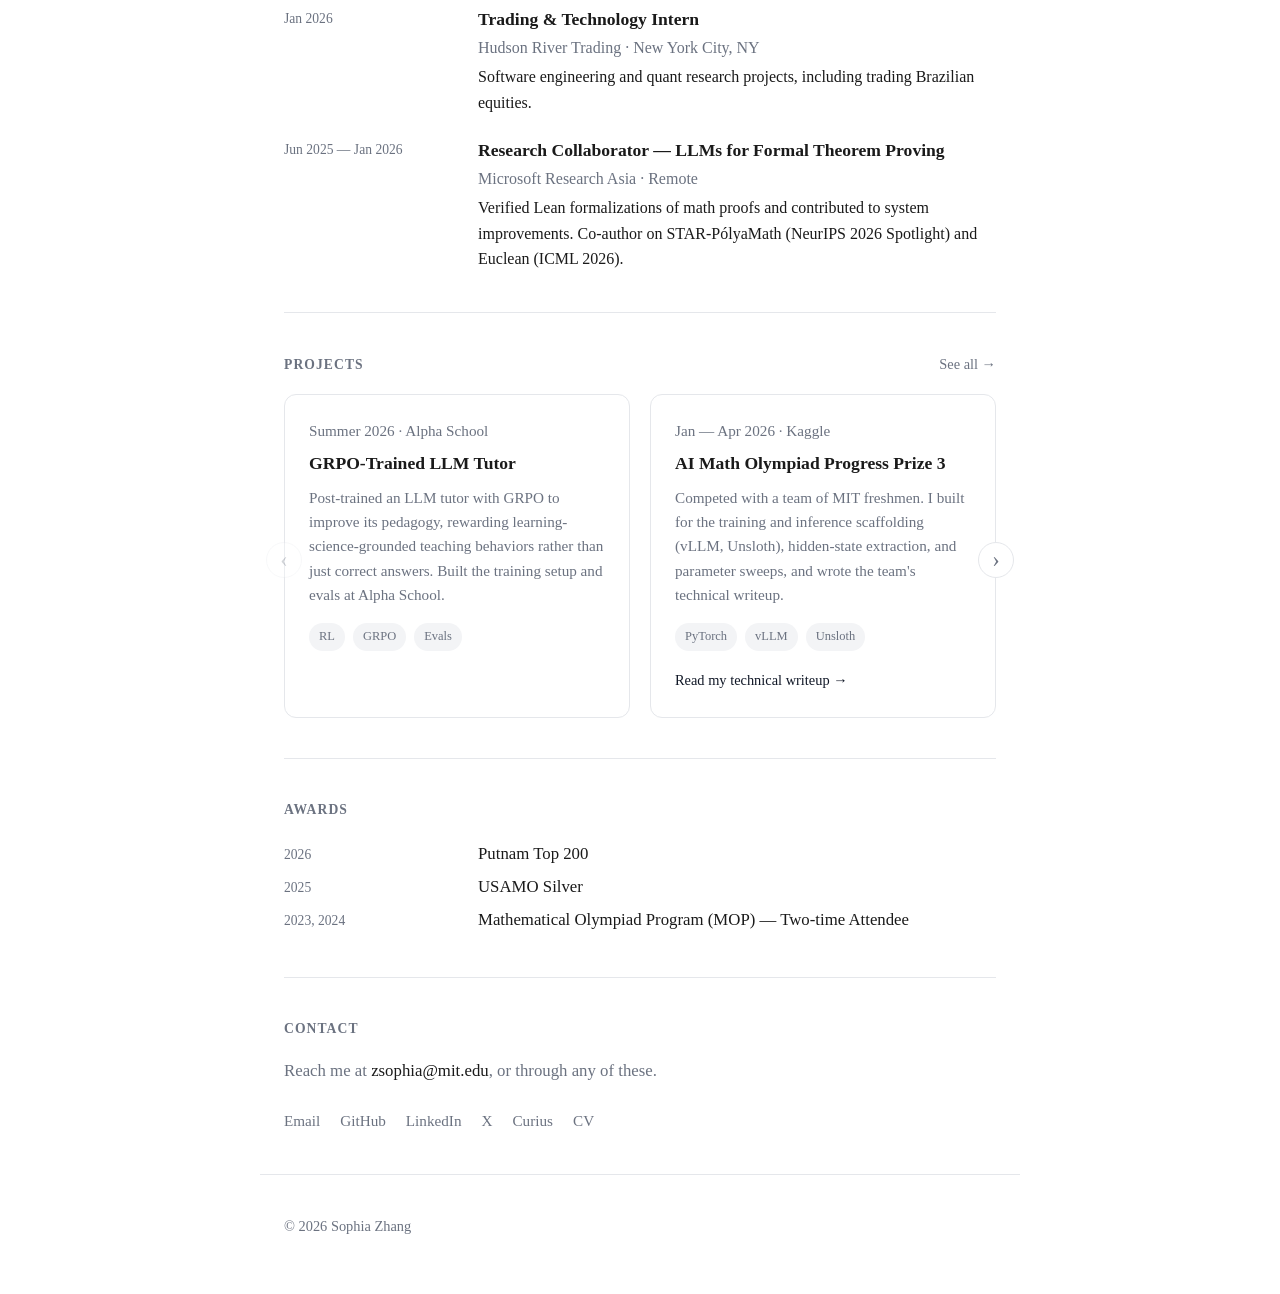
==== commit 71b8ebd2: "STAR-PólyaMath: NeurIPS 2026 Spotlight Co-Authored-By: Claude Opus 5.5 (1M context) <noreply@anthrop" ====
--- a/index.html
+++ b/index.html
@@ -98,17 +98,17 @@
       <h2 class="section-title">Publications</h2>
       <ol class="timeline">
         <li class="timeline-item">
+          <div class="timeline-meta">NeurIPS 2026 · Spotlight</div>
+          <div class="timeline-body">
+            <h3><a href="https://arxiv.org/abs/2605.19338" target="_blank" rel="noopener">STAR-PólyaMath: Multi-Agent Reasoning under Persistent Meta-Strategic Supervision</a></h3>
+            <p class="authors">Jiaao Wu, Xian Zhang, Hanzhang Liu, <strong>Sophia Zhang</strong>, Fan Yang, Yinpeng Dong</p>
+          </div>
+        </li>
+        <li class="timeline-item">
           <div class="timeline-meta">ICML 2026</div>
           <div class="timeline-body">
             <h3><a href="https://arxiv.org/abs/2607.19374" target="_blank" rel="noopener">Euclean: Automated Geometry Problem Formalization with Unified Verification in Lean</a></h3>
             <p class="authors">Linbin Tang, Jingyan You, Zilin Kang, Hanzhang Liu, <strong>Sophia Zhang</strong>, Zenan Li, Chenrui Cao, Liangcheng Song, Jiaao Wu, Xian Zhang, Fan Yang</p>
-          </div>
-        </li>
-        <li class="timeline-item">
-          <div class="timeline-meta">arXiv 2026</div>
-          <div class="timeline-body">
-            <h3><a href="https://arxiv.org/abs/2605.19338" target="_blank" rel="noopener">STAR-PólyaMath: Multi-Agent Reasoning under Persistent Meta-Strategic Supervision</a></h3>
-            <p class="authors">Jiaao Wu, Xian Zhang, Hanzhang Liu, <strong>Sophia Zhang</strong>, Fan Yang, Yinpeng Dong</p>
           </div>
         </li>
       </ol>
@@ -147,7 +147,7 @@
           <div class="timeline-body">
             <h3>Research Collaborator — LLMs for Formal Theorem Proving</h3>
             <p class="timeline-org">Microsoft Research Asia · Remote</p>
-            <p>Verified Lean formalizations of math proofs and contributed to system improvements. Co-author on Euclean (ICML 2026) and STAR-PólyaMath.</p>
+            <p>Verified Lean formalizations of math proofs and contributed to system improvements. Co-author on STAR-PólyaMath (NeurIPS 2026 Spotlight) and Euclean (ICML 2026).</p>
           </div>
         </li>
       </ol>
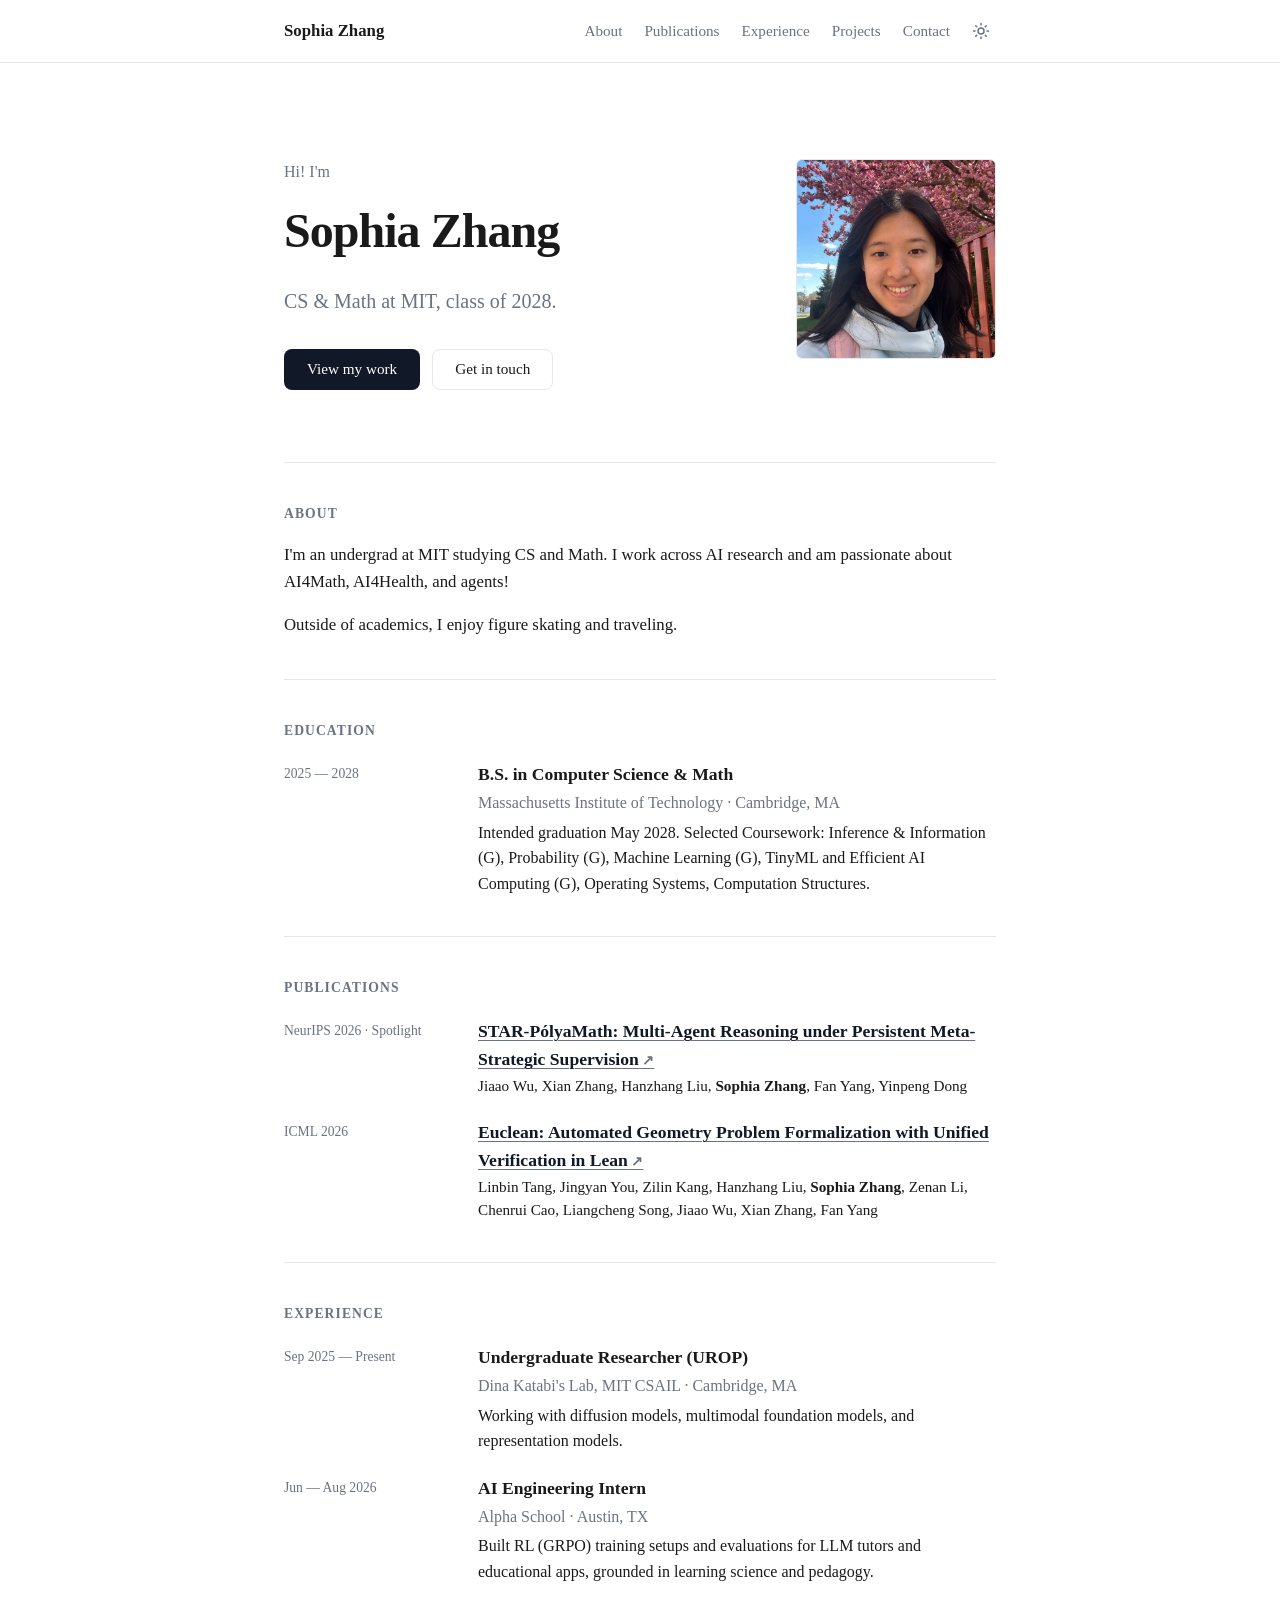
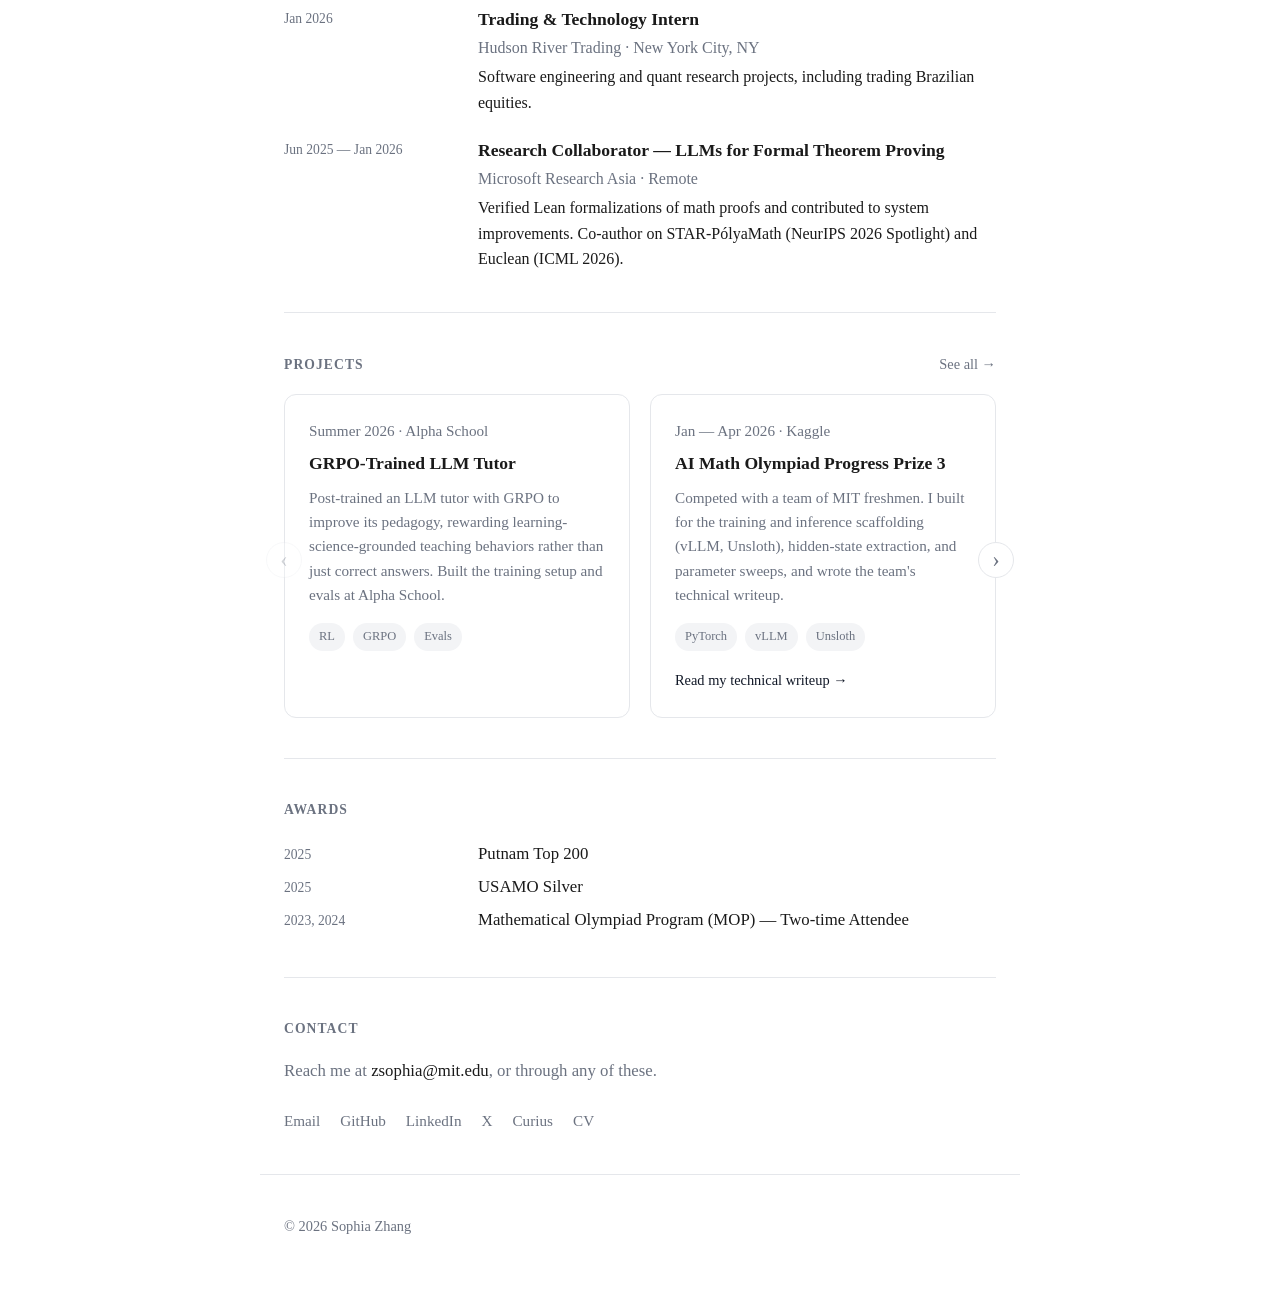
==== commit e55102cc: "CV: drop GitHub link, Putnam year to 2025, UROP line to representation models Co-Authored-By: Claude" ====
--- a/index.html
+++ b/index.html
@@ -123,7 +123,7 @@
           <div class="timeline-body">
             <h3>Undergraduate Researcher (UROP)</h3>
             <p class="timeline-org">Dina Katabi's Lab, MIT CSAIL · Cambridge, MA</p>
-            <p>Working with diffusion models, multimodal foundation models, and recommendation models.</p>
+            <p>Working with diffusion models, multimodal foundation models, and representation models.</p>
           </div>
         </li>
         <li class="timeline-item">
@@ -170,7 +170,7 @@
     <section id="awards" class="section">
       <h2 class="section-title">Awards</h2>
       <ul class="awards">
-        <li><span class="award-year">2026</span><span>Putnam Top 200</span></li>
+        <li><span class="award-year">2025</span><span>Putnam Top 200</span></li>
         <li><span class="award-year">2025</span><span>USAMO Silver</span></li>
         <li><span class="award-year">2023, 2024</span><span>Mathematical Olympiad Program (MOP) — Two-time Attendee</span></li>
       </ul>
